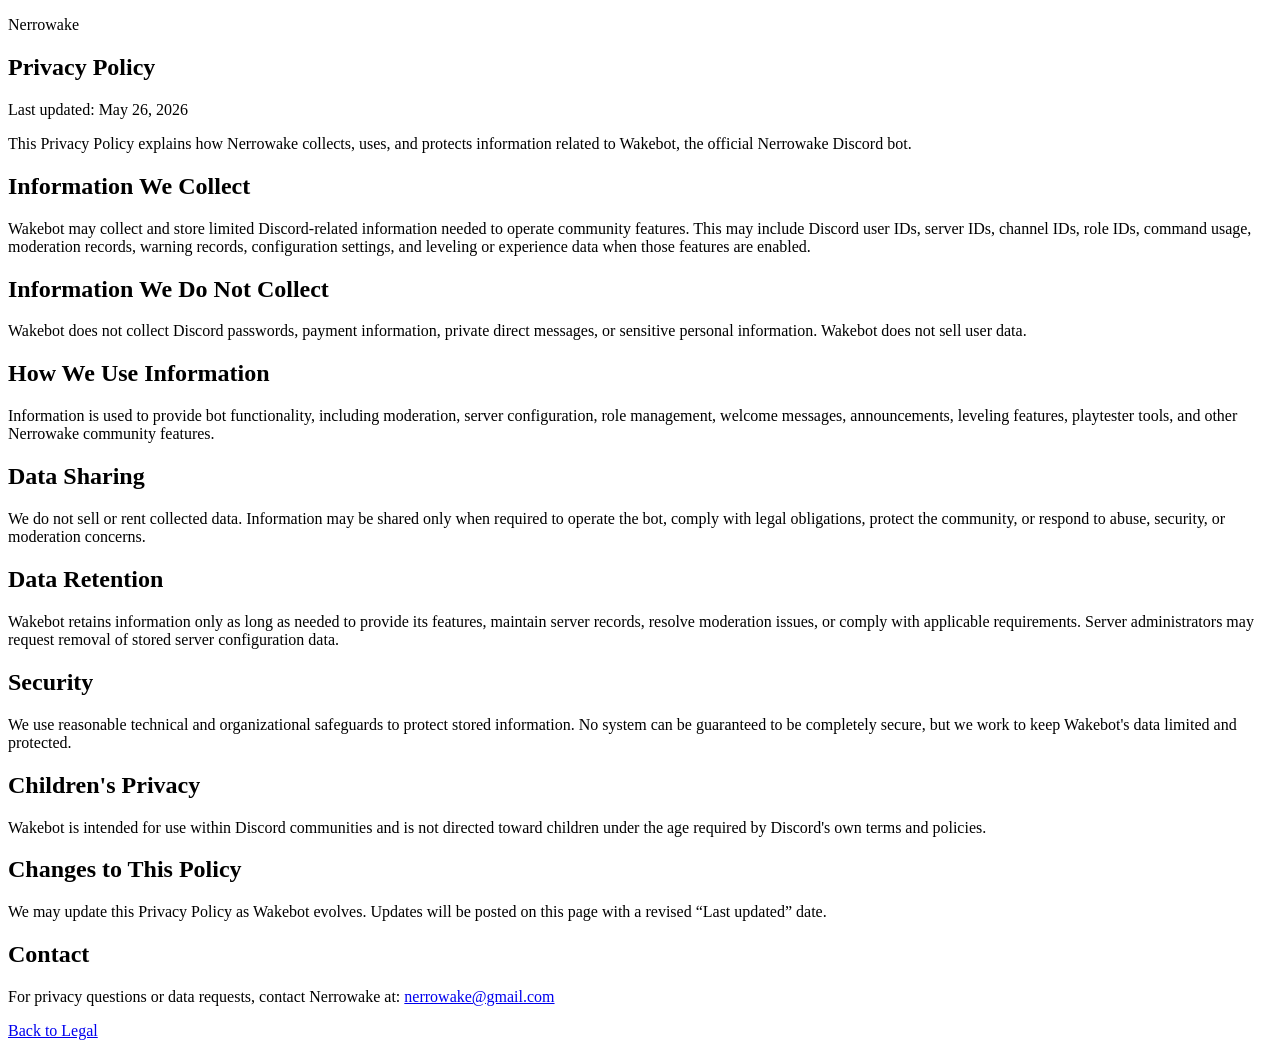
==== privacy.html @ f2a5ce1d "Add Nerrowake legal pages" ====
<!doctype html>
<html lang="en">

<head>
	<meta charset="utf-8">
	<meta name="viewport" content="width=device-width, initial-scale=1">
	<title>Privacy Policy | Nerrowake</title>
	<meta name="description" content="Privacy Policy for Wakebot, the official Nerrowake Discord bot.">
	<link rel="stylesheet" href="./styles.css">
</head>

<body>
	<main class="page">
		<article class="card legal">
			<p class="eyebrow">Nerrowake</p>
			<h1>Privacy Policy</h1>
			<p class="updated">Last updated: May 26, 2026</p>

			<p>
				This Privacy Policy explains how Nerrowake collects, uses, and protects
				information related to Wakebot, the official Nerrowake Discord bot.
			</p>

			<h2>Information We Collect</h2>
			<p>
				Wakebot may collect and store limited Discord-related information needed
				to operate community features. This may include Discord user IDs, server
				IDs, channel IDs, role IDs, command usage, moderation records, warning
				records, configuration settings, and leveling or experience data when
				those features are enabled.
			</p>

			<h2>Information We Do Not Collect</h2>
			<p>
				Wakebot does not collect Discord passwords, payment information, private
				direct messages, or sensitive personal information. Wakebot does not sell
				user data.
			</p>

			<h2>How We Use Information</h2>
			<p>
				Information is used to provide bot functionality, including moderation,
				server configuration, role management, welcome messages, announcements,
				leveling features, playtester tools, and other Nerrowake community
				features.
			</p>

			<h2>Data Sharing</h2>
			<p>
				We do not sell or rent collected data. Information may be shared only
				when required to operate the bot, comply with legal obligations, protect
				the community, or respond to abuse, security, or moderation concerns.
			</p>

			<h2>Data Retention</h2>
			<p>
				Wakebot retains information only as long as needed to provide its
				features, maintain server records, resolve moderation issues, or comply
				with applicable requirements. Server administrators may request removal
				of stored server configuration data.
			</p>

			<h2>Security</h2>
			<p>
				We use reasonable technical and organizational safeguards to protect
				stored information. No system can be guaranteed to be completely secure,
				but we work to keep Wakebot's data limited and protected.
			</p>

			<h2>Children's Privacy</h2>
			<p>
				Wakebot is intended for use within Discord communities and is not
				directed toward children under the age required by Discord's own terms
				and policies.
			</p>

			<h2>Changes to This Policy</h2>
			<p>
				We may update this Privacy Policy as Wakebot evolves. Updates will be
				posted on this page with a revised “Last updated” date.
			</p>

			<h2>Contact</h2>
			<p>
				For privacy questions or data requests, contact Nerrowake at:
				<a href="mailto:nerrowake@gmail.com">nerrowake@gmail.com</a>
			</p>

			<p><a href="./index.html">Back to Legal</a></p>
		</article>
	</main>
</body>

</html>
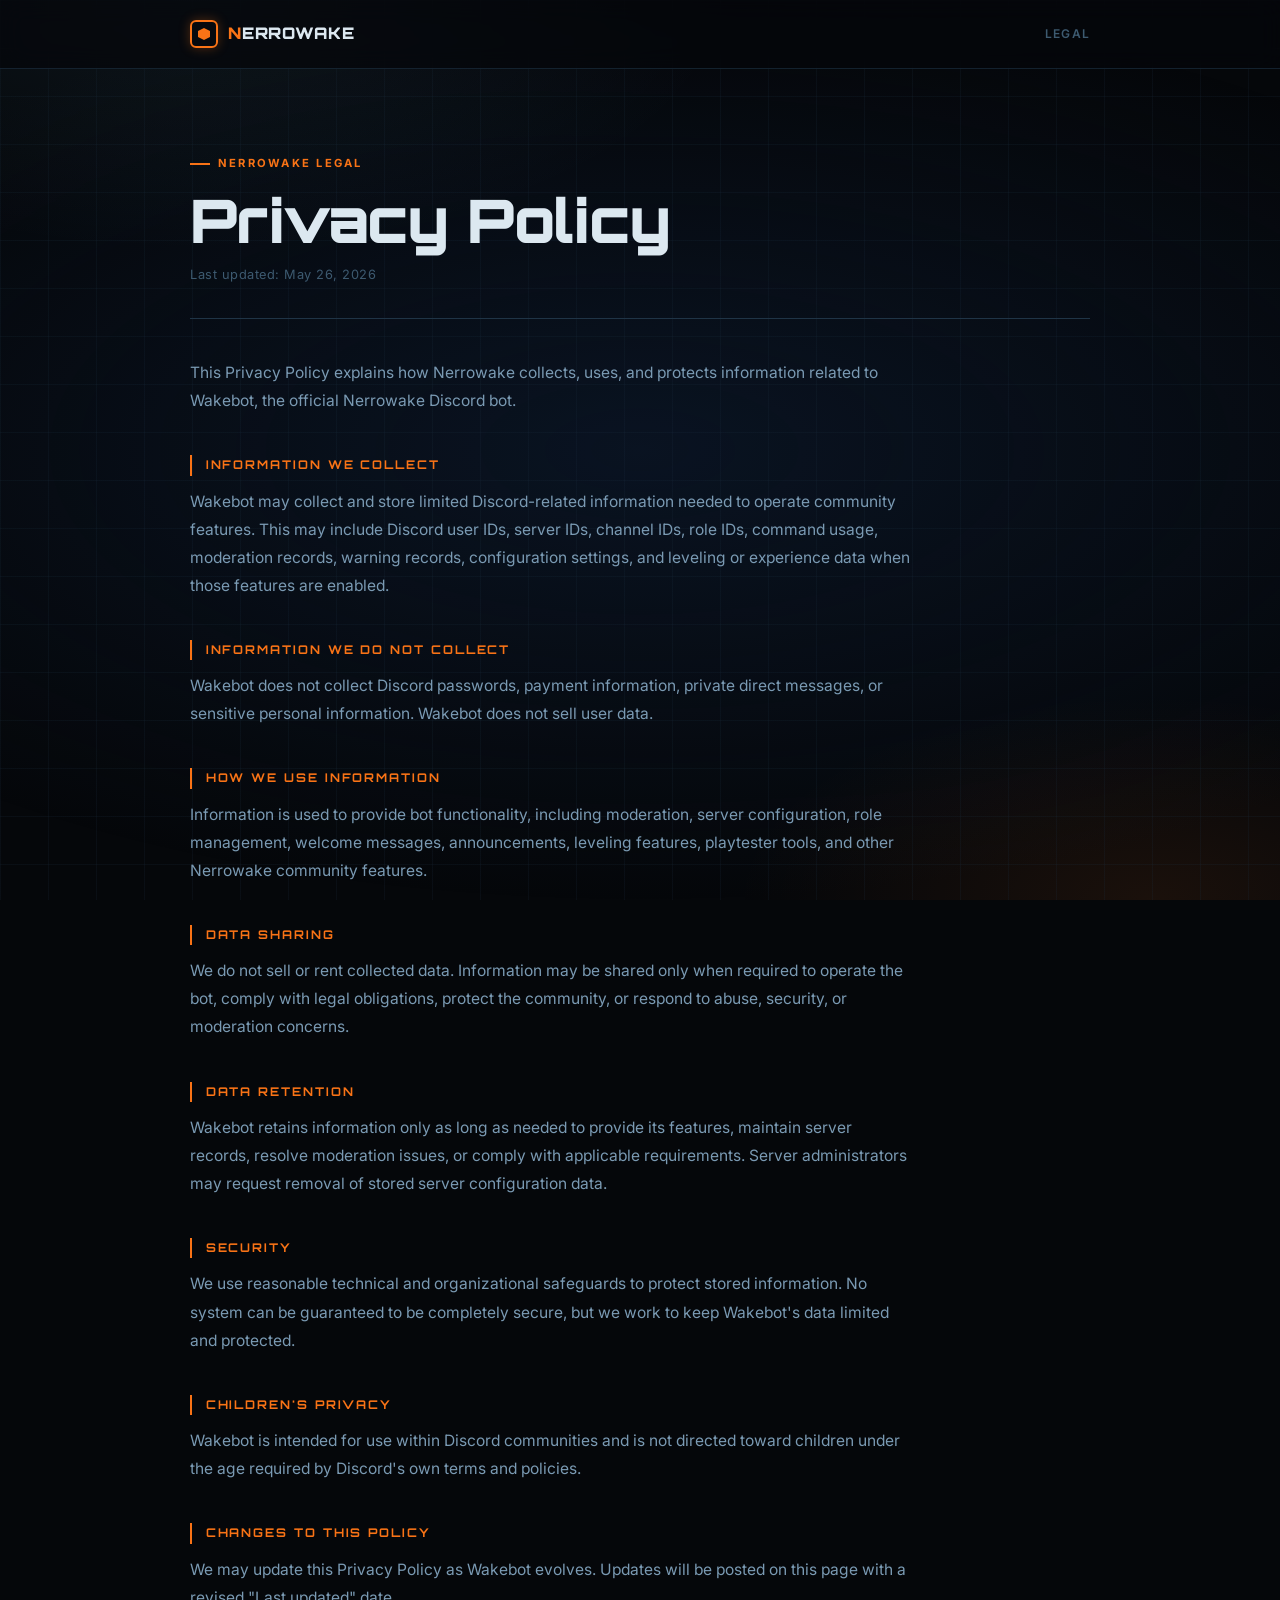
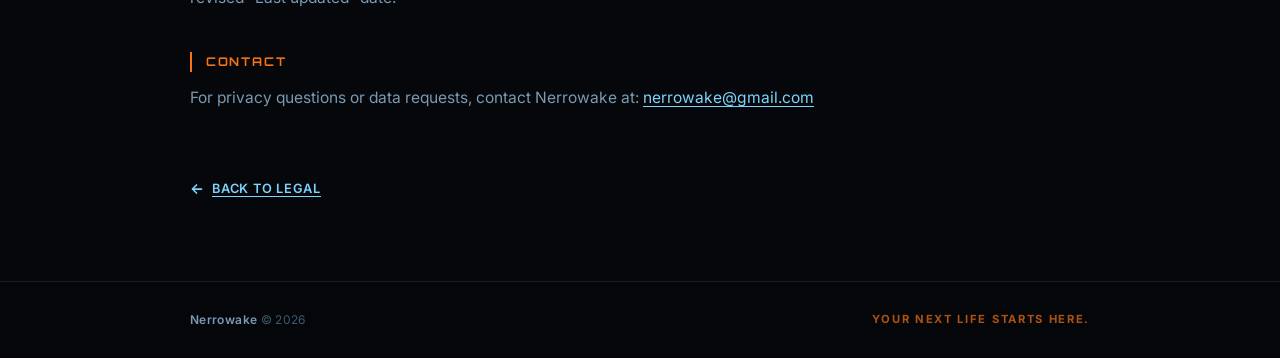
==== commit e3be62ea: "Add legal documentation pages and update site layout" ====
--- a/privacy.html
+++ b/privacy.html
@@ -6,89 +6,125 @@
 	<meta name="viewport" content="width=device-width, initial-scale=1">
 	<title>Privacy Policy | Nerrowake</title>
 	<meta name="description" content="Privacy Policy for Wakebot, the official Nerrowake Discord bot.">
-	<link rel="stylesheet" href="./styles.css">
+	<link rel="preconnect" href="https://fonts.googleapis.com">
+	<link rel="preconnect" href="https://fonts.gstatic.com" crossorigin>
+	<link rel="stylesheet" href="./style.css">
 </head>
 
 <body>
-	<main class="page">
-		<article class="card legal">
-			<p class="eyebrow">Nerrowake</p>
-			<h1>Privacy Policy</h1>
-			<p class="updated">Last updated: May 26, 2026</p>
+	<div class="site-wrapper">
 
-			<p>
-				This Privacy Policy explains how Nerrowake collects, uses, and protects
-				information related to Wakebot, the official Nerrowake Discord bot.
-			</p>
+		<header class="site-header">
+			<div class="site-header-inner">
+				<a href="./index.html" class="site-logo" aria-label="Nerrowake home">
+					<span class="logo-mark" aria-hidden="true">
+						<svg viewBox="0 0 14 14" xmlns="http://www.w3.org/2000/svg">
+							<path d="M7 1 L13 4 L13 10 L7 13 L1 10 L1 4 Z"/>
+						</svg>
+					</span>
+					<span class="logo-text"><span>N</span>errowake</span>
+				</a>
+				<span class="header-label">Legal</span>
+			</div>
+		</header>
 
-			<h2>Information We Collect</h2>
-			<p>
-				Wakebot may collect and store limited Discord-related information needed
-				to operate community features. This may include Discord user IDs, server
-				IDs, channel IDs, role IDs, command usage, moderation records, warning
-				records, configuration settings, and leveling or experience data when
-				those features are enabled.
-			</p>
+		<main>
+			<div class="content-wrap">
+				<header class="legal-header">
+					<p class="legal-eyebrow">Nerrowake Legal</p>
+					<h1 class="legal-title">Privacy Policy</h1>
+					<p class="legal-meta">Last updated: May 26, 2026</p>
+				</header>
 
-			<h2>Information We Do Not Collect</h2>
-			<p>
-				Wakebot does not collect Discord passwords, payment information, private
-				direct messages, or sensitive personal information. Wakebot does not sell
-				user data.
-			</p>
+				<article class="legal-body">
+					<p>
+						This Privacy Policy explains how Nerrowake collects, uses, and protects
+						information related to Wakebot, the official Nerrowake Discord bot.
+					</p>
 
-			<h2>How We Use Information</h2>
-			<p>
-				Information is used to provide bot functionality, including moderation,
-				server configuration, role management, welcome messages, announcements,
-				leveling features, playtester tools, and other Nerrowake community
-				features.
-			</p>
+					<h2>Information We Collect</h2>
+					<p>
+						Wakebot may collect and store limited Discord-related information needed
+						to operate community features. This may include Discord user IDs, server
+						IDs, channel IDs, role IDs, command usage, moderation records, warning
+						records, configuration settings, and leveling or experience data when
+						those features are enabled.
+					</p>
 
-			<h2>Data Sharing</h2>
-			<p>
-				We do not sell or rent collected data. Information may be shared only
-				when required to operate the bot, comply with legal obligations, protect
-				the community, or respond to abuse, security, or moderation concerns.
-			</p>
+					<h2>Information We Do Not Collect</h2>
+					<p>
+						Wakebot does not collect Discord passwords, payment information, private
+						direct messages, or sensitive personal information. Wakebot does not sell
+						user data.
+					</p>
 
-			<h2>Data Retention</h2>
-			<p>
-				Wakebot retains information only as long as needed to provide its
-				features, maintain server records, resolve moderation issues, or comply
-				with applicable requirements. Server administrators may request removal
-				of stored server configuration data.
-			</p>
+					<h2>How We Use Information</h2>
+					<p>
+						Information is used to provide bot functionality, including moderation,
+						server configuration, role management, welcome messages, announcements,
+						leveling features, playtester tools, and other Nerrowake community
+						features.
+					</p>
 
-			<h2>Security</h2>
-			<p>
-				We use reasonable technical and organizational safeguards to protect
-				stored information. No system can be guaranteed to be completely secure,
-				but we work to keep Wakebot's data limited and protected.
-			</p>
+					<h2>Data Sharing</h2>
+					<p>
+						We do not sell or rent collected data. Information may be shared only
+						when required to operate the bot, comply with legal obligations, protect
+						the community, or respond to abuse, security, or moderation concerns.
+					</p>
 
-			<h2>Children's Privacy</h2>
-			<p>
-				Wakebot is intended for use within Discord communities and is not
-				directed toward children under the age required by Discord's own terms
-				and policies.
-			</p>
+					<h2>Data Retention</h2>
+					<p>
+						Wakebot retains information only as long as needed to provide its
+						features, maintain server records, resolve moderation issues, or comply
+						with applicable requirements. Server administrators may request removal
+						of stored server configuration data.
+					</p>
 
-			<h2>Changes to This Policy</h2>
-			<p>
-				We may update this Privacy Policy as Wakebot evolves. Updates will be
-				posted on this page with a revised “Last updated” date.
-			</p>
+					<h2>Security</h2>
+					<p>
+						We use reasonable technical and organizational safeguards to protect
+						stored information. No system can be guaranteed to be completely secure,
+						but we work to keep Wakebot's data limited and protected.
+					</p>
 
-			<h2>Contact</h2>
-			<p>
-				For privacy questions or data requests, contact Nerrowake at:
-				<a href="mailto:nerrowake@gmail.com">nerrowake@gmail.com</a>
-			</p>
+					<h2>Children's Privacy</h2>
+					<p>
+						Wakebot is intended for use within Discord communities and is not
+						directed toward children under the age required by Discord's own terms
+						and policies.
+					</p>
 
-			<p><a href="./index.html">Back to Legal</a></p>
-		</article>
-	</main>
+					<h2>Changes to This Policy</h2>
+					<p>
+						We may update this Privacy Policy as Wakebot evolves. Updates will be
+						posted on this page with a revised "Last updated" date.
+					</p>
+
+					<h2>Contact</h2>
+					<p>
+						For privacy questions or data requests, contact Nerrowake at:
+						<a href="mailto:nerrowake@gmail.com">nerrowake@gmail.com</a>
+					</p>
+
+					<a href="./index.html" class="legal-back">
+						<svg viewBox="0 0 14 14" fill="none" xmlns="http://www.w3.org/2000/svg" stroke-width="1.75" stroke-linecap="round" stroke-linejoin="round">
+							<path d="M11.5 7h-9M6.5 3l-4 4 4 4"/>
+						</svg>
+						Back to Legal
+					</a>
+				</article>
+			</div>
+		</main>
+
+		<footer class="site-footer">
+			<div class="site-footer-inner">
+				<p class="footer-copy"><strong>Nerrowake</strong> &copy; 2026</p>
+				<p class="footer-tagline">Your next life starts here.</p>
+			</div>
+		</footer>
+
+	</div>
 </body>
 
-</html>+</html>
--- a/style.css
+++ b/style.css
@@ -0,0 +1,443 @@
+@import url('https://fonts.googleapis.com/css2?family=Orbitron:wght@700;900&family=Inter:wght@400;500;600;700&display=swap');
+
+:root {
+  color-scheme: dark;
+  --bg:           #05070a;
+  --surface:      #0a1018;
+  --panel:        #0d141c;
+  --panel-border: #1f3446;
+  --panel-hover:  #263d52;
+  --text:         #dce8f0;
+  --muted:        #7a9ab3;
+  --subtle:       #3d5a70;
+  --accent:       #f97316;
+  --accent-dim:   rgba(249, 115, 22, 0.15);
+  --accent-glow:  rgba(249, 115, 22, 0.08);
+  --link:         #7dd3fc;
+  --link-hover:   #bae6fd;
+}
+
+*, *::before, *::after {
+  box-sizing: border-box;
+  margin: 0;
+  padding: 0;
+}
+
+html {
+  scroll-behavior: smooth;
+}
+
+body {
+  font-family: Inter, ui-sans-serif, system-ui, -apple-system, BlinkMacSystemFont, "Segoe UI", sans-serif;
+  background-color: var(--bg);
+  color: var(--text);
+  line-height: 1.7;
+  min-height: 100vh;
+  display: flex;
+  flex-direction: column;
+  -webkit-font-smoothing: antialiased;
+}
+
+/* ─── Background ─── */
+
+body::before {
+  content: '';
+  position: fixed;
+  inset: 0;
+  background:
+    radial-gradient(ellipse 60% 40% at 15% 0%,   rgba(125, 211, 252, 0.07) 0%, transparent 70%),
+    radial-gradient(ellipse 50% 35% at 90% 100%, rgba(249, 115, 22,  0.09) 0%, transparent 65%),
+    radial-gradient(ellipse 80% 50% at 50% 50%,  rgba(10,  20,  35,  0.95) 0%, transparent 100%);
+  pointer-events: none;
+  z-index: 0;
+}
+
+/* Subtle grid overlay */
+body::after {
+  content: '';
+  position: fixed;
+  inset: 0;
+  background-image:
+    linear-gradient(rgba(31, 52, 70, 0.18) 1px, transparent 1px),
+    linear-gradient(90deg, rgba(31, 52, 70, 0.18) 1px, transparent 1px);
+  background-size: 48px 48px;
+  pointer-events: none;
+  z-index: 0;
+}
+
+/* ─── Layout ─── */
+
+.site-wrapper {
+  position: relative;
+  z-index: 1;
+  display: flex;
+  flex-direction: column;
+  min-height: 100vh;
+}
+
+.site-header {
+  border-bottom: 1px solid rgba(31, 52, 70, 0.6);
+  padding: 1.25rem clamp(1.25rem, 5vw, 3rem);
+  -webkit-backdrop-filter: blur(12px);
+  backdrop-filter: blur(12px);
+  background: rgba(5, 7, 10, 0.7);
+}
+
+.site-header-inner {
+  max-width: 900px;
+  margin: 0 auto;
+  display: flex;
+  align-items: center;
+  justify-content: space-between;
+  gap: 1rem;
+}
+
+.site-logo {
+  font-family: Orbitron, sans-serif;
+  font-weight: 900;
+  font-size: 1rem;
+  letter-spacing: 0.06em;
+  text-transform: uppercase;
+  color: var(--text);
+  text-decoration: none;
+  display: flex;
+  align-items: center;
+  gap: 0.6rem;
+}
+
+.site-logo .logo-mark {
+  width: 28px;
+  height: 28px;
+  border: 2px solid var(--accent);
+  border-radius: 6px;
+  display: flex;
+  align-items: center;
+  justify-content: center;
+  flex-shrink: 0;
+  box-shadow: 0 0 12px rgba(249, 115, 22, 0.3);
+}
+
+.site-logo .logo-mark svg {
+  width: 14px;
+  height: 14px;
+  fill: var(--accent);
+}
+
+.site-logo .logo-text span {
+  color: var(--accent);
+}
+
+.header-label {
+  font-size: 0.75rem;
+  font-weight: 600;
+  letter-spacing: 0.1em;
+  text-transform: uppercase;
+  color: var(--subtle);
+}
+
+main {
+  flex: 1;
+  padding: clamp(2.5rem, 6vw, 5rem) clamp(1.25rem, 5vw, 3rem);
+}
+
+.content-wrap {
+  max-width: 900px;
+  margin: 0 auto;
+}
+
+/* ─── Home hero ─── */
+
+.hero {
+  padding: clamp(2rem, 5vw, 4rem) 0 clamp(1.5rem, 4vw, 3rem);
+}
+
+.hero-eyebrow {
+  display: inline-flex;
+  align-items: center;
+  gap: 0.5rem;
+  font-size: 0.7rem;
+  font-weight: 700;
+  letter-spacing: 0.2em;
+  text-transform: uppercase;
+  color: var(--accent);
+  margin-bottom: 1.5rem;
+}
+
+.hero-eyebrow::before {
+  content: '';
+  display: block;
+  width: 24px;
+  height: 2px;
+  background: var(--accent);
+  flex-shrink: 0;
+}
+
+.hero-title {
+  font-family: Orbitron, sans-serif;
+  font-weight: 900;
+  font-size: clamp(2.5rem, 9vw, 5.5rem);
+  line-height: 1.0;
+  letter-spacing: -0.01em;
+  color: var(--text);
+  margin-bottom: 1.25rem;
+}
+
+.hero-title .word-legal {
+  display: block;
+  color: var(--muted);
+  font-size: clamp(1.4rem, 5vw, 3rem);
+  letter-spacing: 0.08em;
+  margin-top: 0.2em;
+}
+
+.hero-desc {
+  font-size: clamp(0.95rem, 2.5vw, 1.1rem);
+  color: var(--muted);
+  max-width: 520px;
+  margin-bottom: 2.5rem;
+  line-height: 1.75;
+}
+
+/* ─── Nav cards ─── */
+
+.doc-grid {
+  display: grid;
+  grid-template-columns: repeat(auto-fit, minmax(260px, 1fr));
+  gap: 1rem;
+}
+
+.doc-card {
+  display: flex;
+  align-items: center;
+  justify-content: space-between;
+  gap: 1.5rem;
+  padding: 1.5rem 1.75rem;
+  background: rgba(13, 20, 28, 0.8);
+  border: 1px solid var(--panel-border);
+  border-radius: 14px;
+  text-decoration: none;
+  color: var(--text);
+  transition: border-color 0.2s ease, background 0.2s ease, box-shadow 0.2s ease;
+  position: relative;
+  overflow: hidden;
+}
+
+.doc-card::before {
+  content: '';
+  position: absolute;
+  inset: 0;
+  background: var(--accent-glow);
+  opacity: 0;
+  transition: opacity 0.2s ease;
+}
+
+.doc-card:hover {
+  border-color: var(--accent);
+  background: rgba(13, 20, 28, 0.95);
+  box-shadow: 0 0 0 1px rgba(249, 115, 22, 0.2), 0 8px 32px rgba(0, 0, 0, 0.4);
+}
+
+.doc-card:hover::before {
+  opacity: 1;
+}
+
+.doc-card-content {
+  position: relative;
+}
+
+.doc-card-title {
+  font-family: Orbitron, sans-serif;
+  font-weight: 700;
+  font-size: 0.85rem;
+  letter-spacing: 0.06em;
+  text-transform: uppercase;
+  margin-bottom: 0.35rem;
+  color: var(--text);
+}
+
+.doc-card-desc {
+  font-size: 0.8rem;
+  color: var(--muted);
+  line-height: 1.5;
+}
+
+.doc-card-arrow {
+  position: relative;
+  flex-shrink: 0;
+  width: 36px;
+  height: 36px;
+  border: 1px solid var(--panel-border);
+  border-radius: 50%;
+  display: flex;
+  align-items: center;
+  justify-content: center;
+  transition: border-color 0.2s ease, background 0.2s ease;
+}
+
+.doc-card:hover .doc-card-arrow {
+  border-color: var(--accent);
+  background: var(--accent-dim);
+}
+
+.doc-card-arrow svg {
+  width: 14px;
+  height: 14px;
+  stroke: var(--muted);
+  transition: stroke 0.2s ease;
+}
+
+.doc-card:hover .doc-card-arrow svg {
+  stroke: var(--accent);
+}
+
+/* ─── Legal doc layout ─── */
+
+.legal-header {
+  padding-bottom: 2rem;
+  margin-bottom: 2.5rem;
+  border-bottom: 1px solid var(--panel-border);
+}
+
+.legal-eyebrow {
+  display: inline-flex;
+  align-items: center;
+  gap: 0.5rem;
+  font-size: 0.7rem;
+  font-weight: 700;
+  letter-spacing: 0.2em;
+  text-transform: uppercase;
+  color: var(--accent);
+  margin-bottom: 1rem;
+}
+
+.legal-eyebrow::before {
+  content: '';
+  display: block;
+  width: 20px;
+  height: 2px;
+  background: var(--accent);
+  flex-shrink: 0;
+}
+
+.legal-title {
+  font-family: Orbitron, sans-serif;
+  font-weight: 900;
+  font-size: clamp(2rem, 7vw, 3.75rem);
+  line-height: 1.05;
+  letter-spacing: -0.01em;
+  color: var(--text);
+  margin-bottom: 0.75rem;
+}
+
+.legal-meta {
+  font-size: 0.8rem;
+  color: var(--subtle);
+  letter-spacing: 0.04em;
+}
+
+/* ─── Legal body ─── */
+
+.legal-body {
+  max-width: 720px;
+}
+
+.legal-body p {
+  font-size: 0.975rem;
+  color: var(--muted);
+  margin-bottom: 1.1rem;
+  line-height: 1.8;
+}
+
+.legal-body h2 {
+  font-family: Orbitron, sans-serif;
+  font-weight: 700;
+  font-size: 0.75rem;
+  letter-spacing: 0.16em;
+  text-transform: uppercase;
+  color: var(--accent);
+  margin: 2.5rem 0 0.75rem;
+  padding-left: 0.85rem;
+  border-left: 2px solid var(--accent);
+}
+
+.legal-body a {
+  color: var(--link);
+  text-decoration: underline;
+  text-decoration-thickness: 1px;
+  text-underline-offset: 0.2em;
+  transition: color 0.15s ease;
+}
+
+.legal-body a:hover {
+  color: var(--link-hover);
+}
+
+.legal-back {
+  display: inline-flex;
+  align-items: center;
+  gap: 0.5rem;
+  margin-top: 3rem;
+  font-size: 0.8rem;
+  font-weight: 600;
+  letter-spacing: 0.06em;
+  text-transform: uppercase;
+  color: var(--subtle);
+  text-decoration: none;
+  transition: color 0.15s ease;
+}
+
+.legal-back:hover {
+  color: var(--text);
+}
+
+.legal-back svg {
+  width: 14px;
+  height: 14px;
+  stroke: currentColor;
+}
+
+/* ─── Divider ─── */
+
+.section-divider {
+  height: 1px;
+  background: linear-gradient(to right, var(--panel-border), transparent);
+  margin: 3rem 0;
+}
+
+/* ─── Footer ─── */
+
+.site-footer {
+  border-top: 1px solid rgba(31, 52, 70, 0.5);
+  padding: 1.75rem clamp(1.25rem, 5vw, 3rem);
+  background: rgba(5, 7, 10, 0.5);
+}
+
+.site-footer-inner {
+  max-width: 900px;
+  margin: 0 auto;
+  display: flex;
+  align-items: center;
+  justify-content: space-between;
+  gap: 1rem;
+  flex-wrap: wrap;
+}
+
+.footer-copy {
+  font-size: 0.75rem;
+  color: var(--subtle);
+  letter-spacing: 0.03em;
+}
+
+.footer-copy strong {
+  color: var(--muted);
+  font-weight: 600;
+}
+
+.footer-tagline {
+  font-size: 0.7rem;
+  font-weight: 700;
+  letter-spacing: 0.15em;
+  text-transform: uppercase;
+  color: var(--accent);
+  opacity: 0.7;
+}
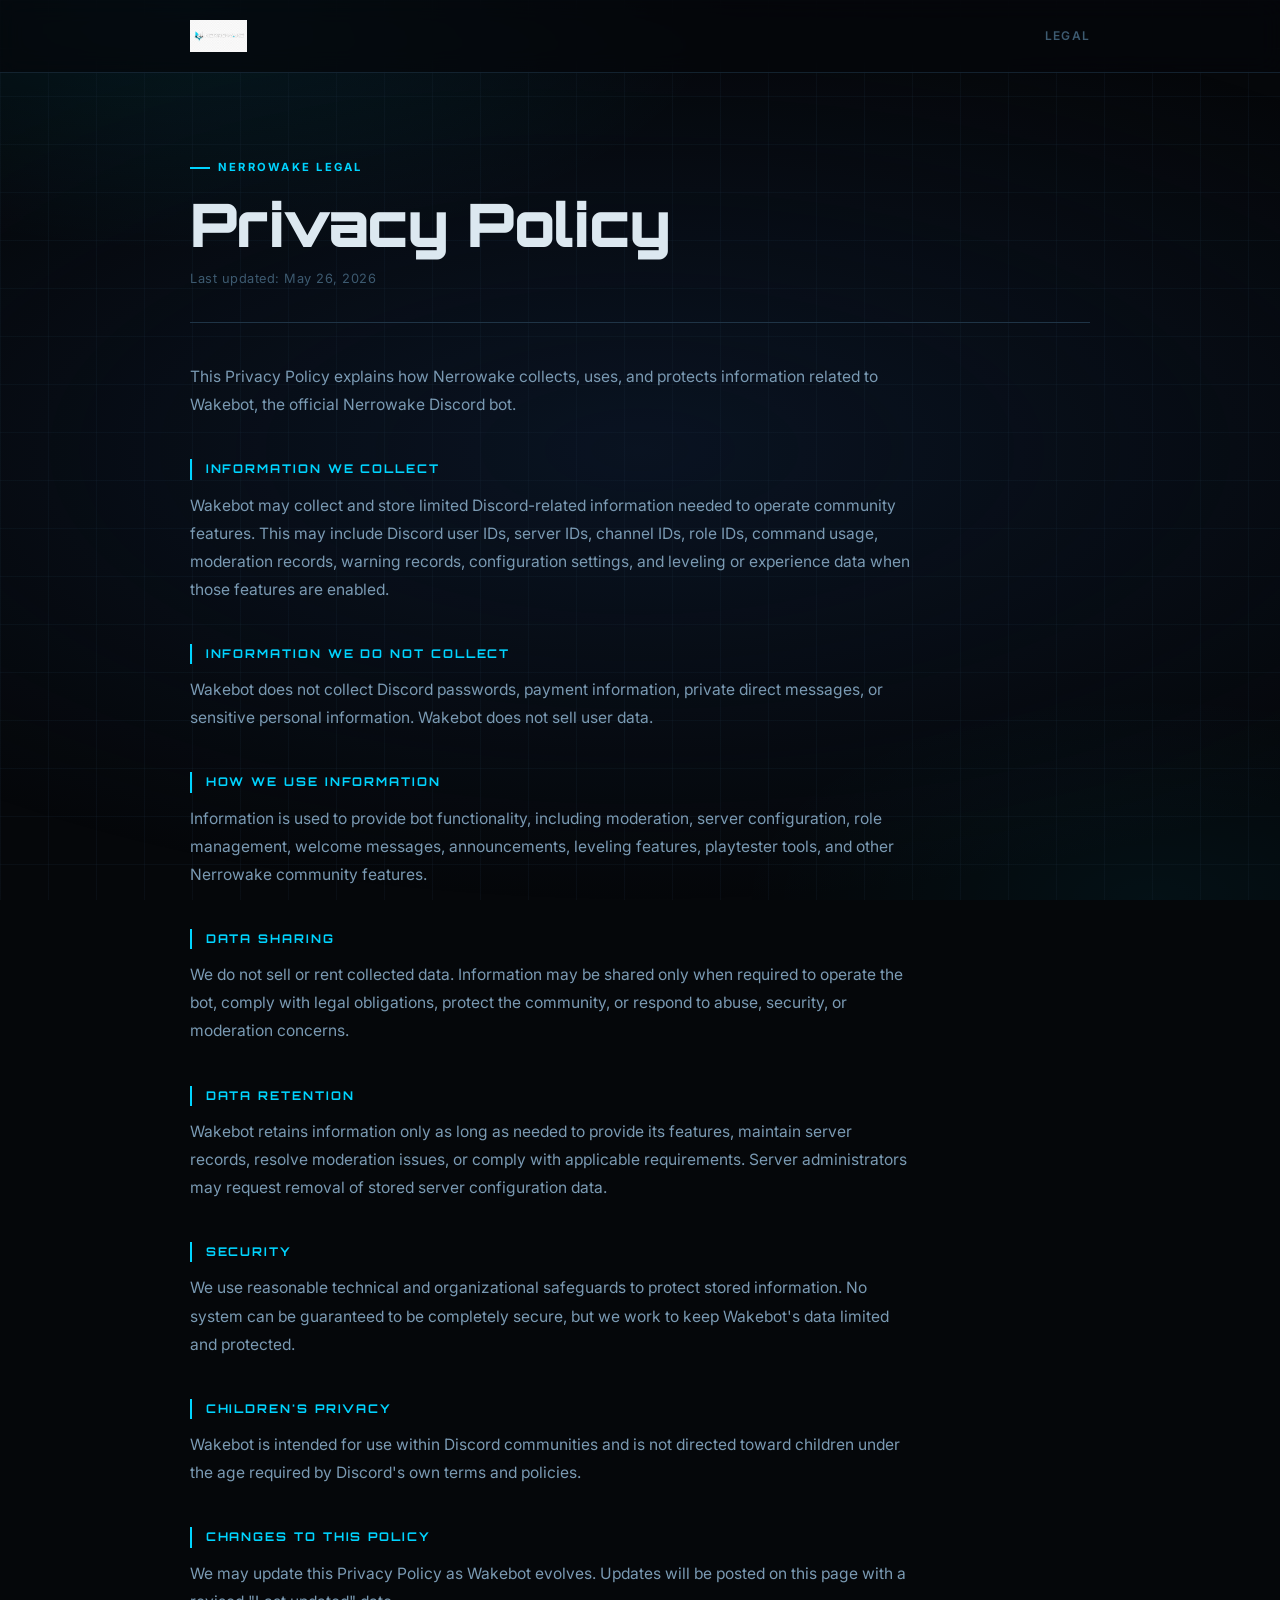
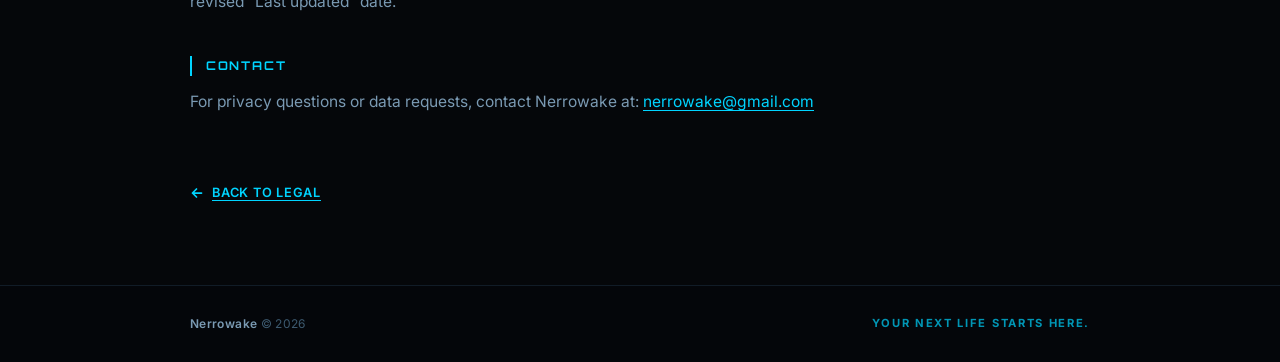
==== commit a40fe459: "Add Nerrowake logo and update header in legal pages" ====
--- a/privacy.html
+++ b/privacy.html
@@ -17,12 +17,7 @@
 		<header class="site-header">
 			<div class="site-header-inner">
 				<a href="./index.html" class="site-logo" aria-label="Nerrowake home">
-					<span class="logo-mark" aria-hidden="true">
-						<svg viewBox="0 0 14 14" xmlns="http://www.w3.org/2000/svg">
-							<path d="M7 1 L13 4 L13 10 L7 13 L1 10 L1 4 Z"/>
-						</svg>
-					</span>
-					<span class="logo-text"><span>N</span>errowake</span>
+					<img src="./assets/images/nerrowake-logo.png" alt="Nerrowake">
 				</a>
 				<span class="header-label">Legal</span>
 			</div>
--- a/style.css
+++ b/style.css
@@ -10,11 +10,11 @@
   --text:         #dce8f0;
   --muted:        #7a9ab3;
   --subtle:       #3d5a70;
-  --accent:       #f97316;
-  --accent-dim:   rgba(249, 115, 22, 0.15);
-  --accent-glow:  rgba(249, 115, 22, 0.08);
-  --link:         #7dd3fc;
-  --link-hover:   #bae6fd;
+  --accent:       #00d4ff;
+  --accent-dim:   rgba(0, 212, 255, 0.12);
+  --accent-glow:  rgba(0, 212, 255, 0.06);
+  --link:         #00d4ff;
+  --link-hover:   #7ee8ff;
 }
 
 *, *::before, *::after {
@@ -45,8 +45,8 @@
   position: fixed;
   inset: 0;
   background:
-    radial-gradient(ellipse 60% 40% at 15% 0%,   rgba(125, 211, 252, 0.07) 0%, transparent 70%),
-    radial-gradient(ellipse 50% 35% at 90% 100%, rgba(249, 115, 22,  0.09) 0%, transparent 65%),
+    radial-gradient(ellipse 60% 40% at 15% 0%,   rgba(0, 212, 255, 0.09) 0%, transparent 70%),
+    radial-gradient(ellipse 50% 35% at 90% 100%, rgba(0, 212, 255, 0.05) 0%, transparent 65%),
     radial-gradient(ellipse 80% 50% at 50% 50%,  rgba(10,  20,  35,  0.95) 0%, transparent 100%);
   pointer-events: none;
   z-index: 0;
@@ -93,38 +93,16 @@
 }
 
 .site-logo {
-  font-family: Orbitron, sans-serif;
-  font-weight: 900;
-  font-size: 1rem;
-  letter-spacing: 0.06em;
-  text-transform: uppercase;
-  color: var(--text);
   text-decoration: none;
   display: flex;
   align-items: center;
-  gap: 0.6rem;
-}
-
-.site-logo .logo-mark {
-  width: 28px;
-  height: 28px;
-  border: 2px solid var(--accent);
-  border-radius: 6px;
-  display: flex;
-  align-items: center;
-  justify-content: center;
   flex-shrink: 0;
-  box-shadow: 0 0 12px rgba(249, 115, 22, 0.3);
-}
-
-.site-logo .logo-mark svg {
-  width: 14px;
-  height: 14px;
-  fill: var(--accent);
-}
-
-.site-logo .logo-text span {
-  color: var(--accent);
+}
+
+.site-logo img {
+  height: 32px;
+  width: auto;
+  display: block;
 }
 
 .header-label {
@@ -234,7 +212,7 @@
 .doc-card:hover {
   border-color: var(--accent);
   background: rgba(13, 20, 28, 0.95);
-  box-shadow: 0 0 0 1px rgba(249, 115, 22, 0.2), 0 8px 32px rgba(0, 0, 0, 0.4);
+  box-shadow: 0 0 0 1px rgba(0, 212, 255, 0.2), 0 8px 32px rgba(0, 0, 0, 0.4);
 }
 
 .doc-card:hover::before {
